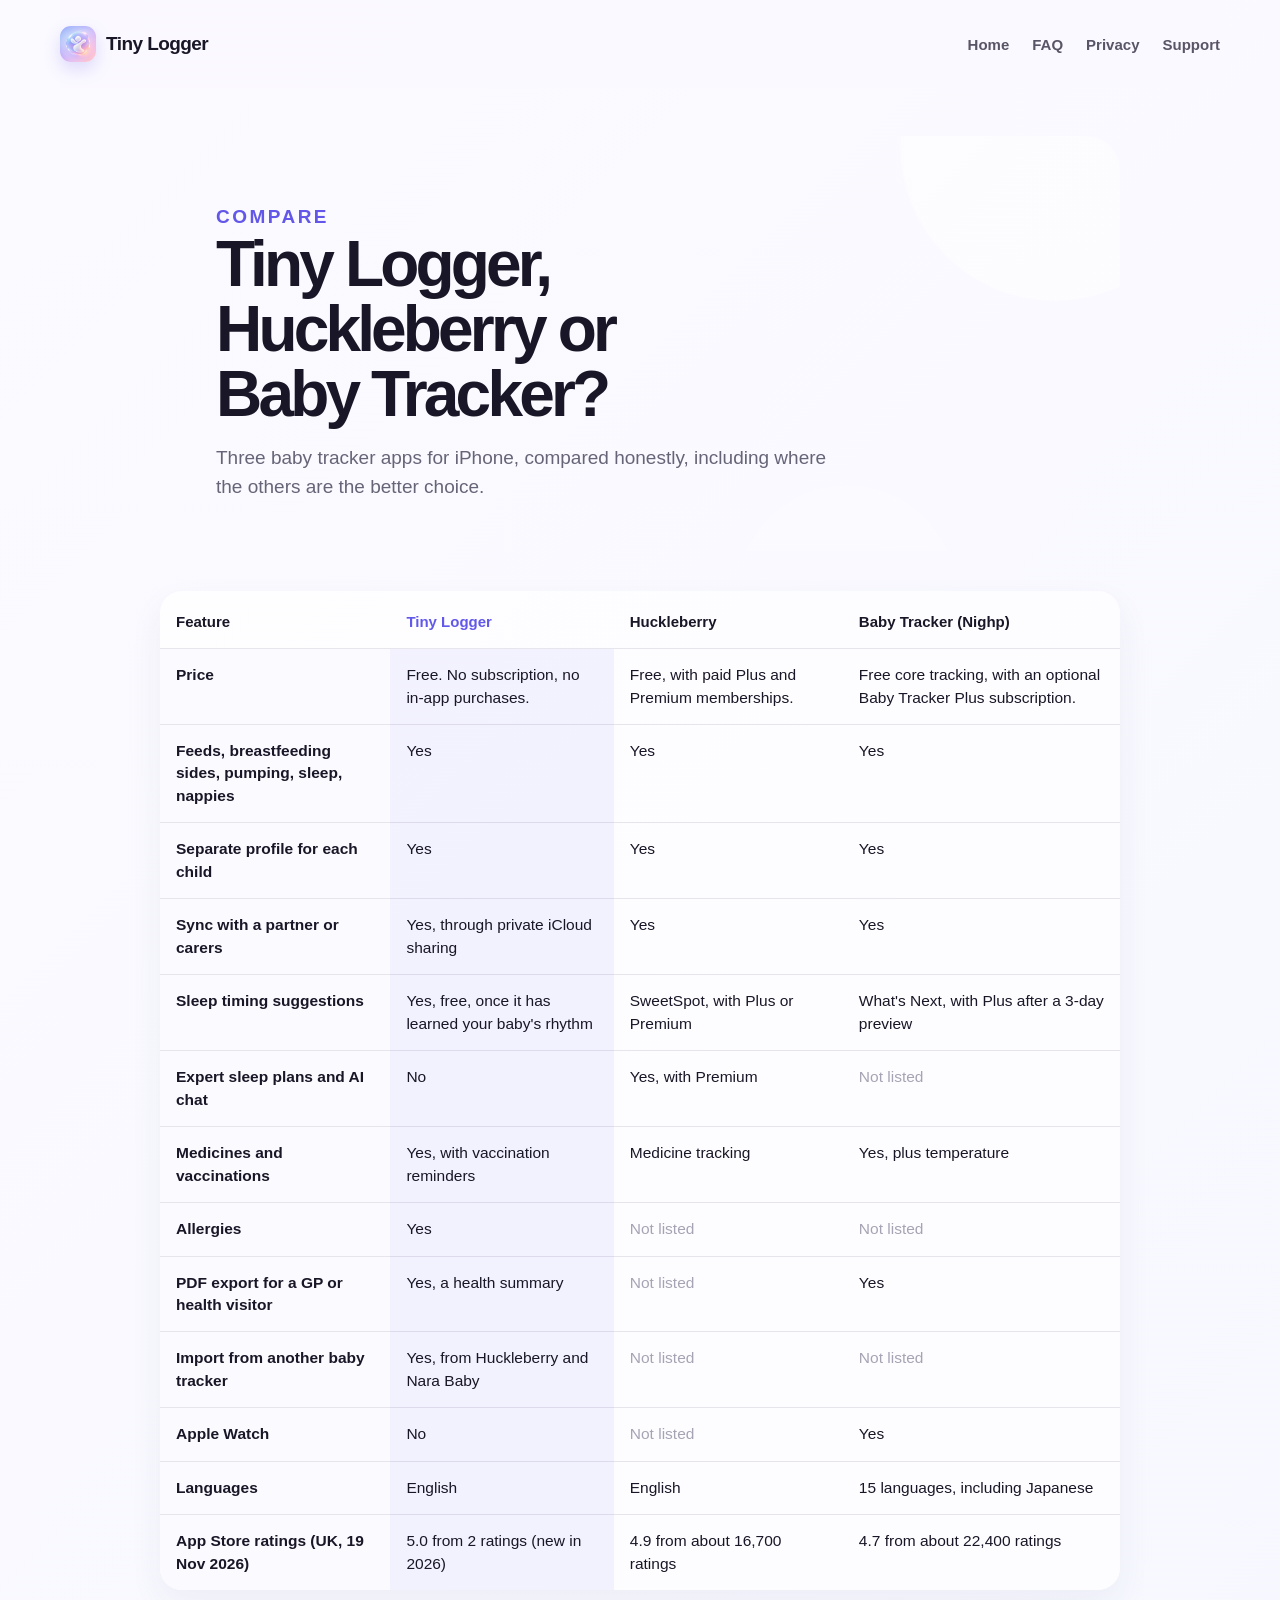
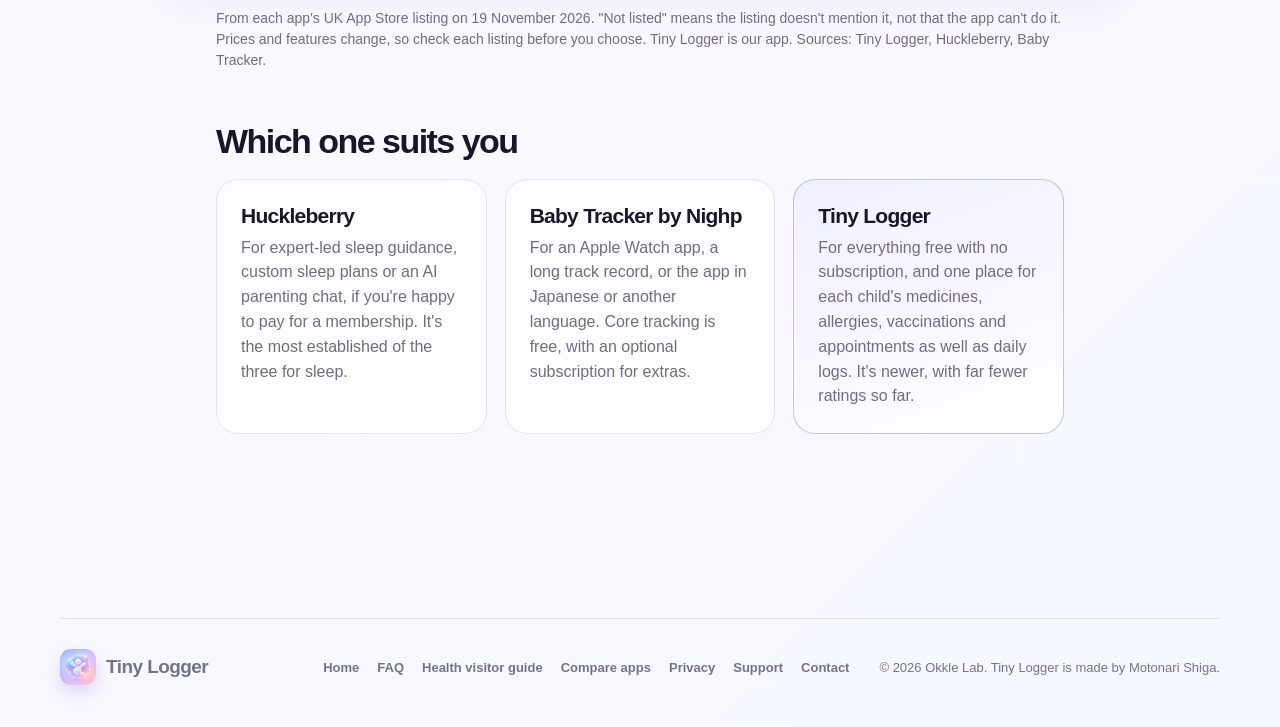
==== compare.html @ 9ffb6db6 "Current app screenshot, honest comparison page, clearer guide pages Replaces the old preview with th" ====
<!doctype html>
<html lang="en">
<head>
  <meta charset="utf-8">
  <meta name="viewport" content="width=device-width, initial-scale=1">
  <title>Tiny Logger vs Huckleberry vs Baby Tracker: Baby Tracker App Comparison</title>
  <meta name="description" content="An honest comparison of Tiny Logger, Huckleberry and Baby Tracker by Nighp for iPhone: price, subscriptions, sharing, sleep suggestions, health records, export and languages.">
  <link rel="canonical" href="https://okkle-lab.github.io/tiny-logger/compare.html">
  <meta property="og:type" content="website">
  <meta property="og:site_name" content="Tiny Logger">
  <meta property="og:title" content="Tiny Logger vs Huckleberry vs Baby Tracker: Baby Tracker App Comparison">
  <meta property="og:description" content="An honest comparison of Tiny Logger, Huckleberry and Baby Tracker by Nighp for iPhone: price, subscriptions, sharing, sleep suggestions, health records, export and languages.">
  <meta property="og:image" content="https://okkle-lab.github.io/tiny-logger/today-preview.png">
  <meta property="og:url" content="https://okkle-lab.github.io/tiny-logger/compare.html">
  <meta name="twitter:card" content="summary_large_image">
  <meta name="apple-itunes-app" content="app-id=6794941378">
  <link rel="icon" href="./tiny-logger-icon.png">
  <link rel="stylesheet" href="./style.css">
  <link rel="stylesheet" href="./overrides.css">
  <link rel="stylesheet" href="./pages.css">
  <script type="application/ld+json">
{
  "@context": "https://schema.org",
  "@type": "Article",
  "headline": "Tiny Logger vs Huckleberry vs Baby Tracker: which baby tracker suits you?",
  "description": "An honest comparison of three baby tracker apps for iPhone, based on their App Store listings on 19 November 2026.",
  "author": {
    "@type": "Person",
    "name": "Motonari Shiga"
  },
  "publisher": {
    "@type": "Organization",
    "name": "Okkle Lab"
  },
  "datePublished": "2026-11-19",
  "dateModified": "2026-11-19",
  "mainEntityOfPage": "https://okkle-lab.github.io/tiny-logger/compare.html",
  "inLanguage": "en-GB",
  "about": [
    {
      "@type": "MobileApplication",
      "name": "Tiny Logger",
      "url": "https://apps.apple.com/gb/app/tiny-logger/id6794941378"
    },
    {
      "@type": "MobileApplication",
      "name": "Huckleberry: Baby Tracker",
      "url": "https://apps.apple.com/gb/app/huckleberry-baby-tracker/id1169136078"
    },
    {
      "@type": "MobileApplication",
      "name": "Baby Tracker - Newborn Log",
      "url": "https://apps.apple.com/gb/app/baby-tracker-newborn-log/id779656557"
    }
  ]
}
  </script>
</head>
<body class="information-page guide-page">
  <header class="site-header"><div class="header-inner"><a class="brand" href="./index.html"><img class="brand-logo" src="./tiny-logger-icon.png" alt=""><span>Tiny Logger</span></a><nav><a href="./index.html">Home</a><a href="./faq.html">FAQ</a><a href="./privacy.html">Privacy</a><a href="./support.html">Support</a></nav></div></header>
  <main class="info-main">
    <section class="info-hero"><p class="home-eyebrow">Compare</p><h1>Tiny Logger, Huckleberry or Baby Tracker?</h1><p>Three baby tracker apps for iPhone, compared honestly, including where the others are the better choice.</p></section>
    <div class="compare-wrap">
      <table class="compare-table">
        <caption class="visually-hidden">Baby tracker apps compared, from each app's UK App Store listing on 19 November 2026</caption>
        <thead><tr><th scope="col">Feature</th><th scope="col" class="ours">Tiny Logger</th><th scope="col">Huckleberry</th><th scope="col">Baby Tracker (Nighp)</th></tr></thead>
        <tbody>
          <tr><th scope="row">Price</th><td class="ours">Free. No subscription, no in-app purchases.</td><td>Free, with paid Plus and Premium memberships.</td><td>Free core tracking, with an optional Baby Tracker Plus subscription.</td></tr>
          <tr><th scope="row">Feeds, breastfeeding sides, pumping, sleep, nappies</th><td class="ours">Yes</td><td>Yes</td><td>Yes</td></tr>
          <tr><th scope="row">Separate profile for each child</th><td class="ours">Yes</td><td>Yes</td><td>Yes</td></tr>
          <tr><th scope="row">Sync with a partner or carers</th><td class="ours">Yes, through private iCloud sharing</td><td>Yes</td><td>Yes</td></tr>
          <tr><th scope="row">Sleep timing suggestions</th><td class="ours">Yes, free, once it has learned your baby's rhythm</td><td>SweetSpot, with Plus or Premium</td><td>What's Next, with Plus after a 3-day preview</td></tr>
          <tr><th scope="row">Expert sleep plans and AI chat</th><td class="ours">No</td><td>Yes, with Premium</td><td><span class="unlisted">Not listed</span></td></tr>
          <tr><th scope="row">Medicines and vaccinations</th><td class="ours">Yes, with vaccination reminders</td><td>Medicine tracking</td><td>Yes, plus temperature</td></tr>
          <tr><th scope="row">Allergies</th><td class="ours">Yes</td><td><span class="unlisted">Not listed</span></td><td><span class="unlisted">Not listed</span></td></tr>
          <tr><th scope="row">PDF export for a GP or health visitor</th><td class="ours">Yes, a health summary</td><td><span class="unlisted">Not listed</span></td><td>Yes</td></tr>
          <tr><th scope="row">Import from another baby tracker</th><td class="ours">Yes, from Huckleberry and Nara Baby</td><td><span class="unlisted">Not listed</span></td><td><span class="unlisted">Not listed</span></td></tr>
          <tr><th scope="row">Apple Watch</th><td class="ours">No</td><td><span class="unlisted">Not listed</span></td><td>Yes</td></tr>
          <tr><th scope="row">Languages</th><td class="ours">English</td><td>English</td><td>15 languages, including Japanese</td></tr>
          <tr><th scope="row">App Store ratings (UK, 19 Nov 2026)</th><td class="ours">5.0 from 2 ratings (new in 2026)</td><td>4.9 from about 16,700 ratings</td><td>4.7 from about 22,400 ratings</td></tr>
        </tbody>
      </table>
    </div>
    <p class="compare-note">From each app's UK App Store listing on 19 November 2026. "Not listed" means the listing doesn't mention it, not that the app can't do it. Prices and features change, so check each listing before you choose. Tiny Logger is our app. Sources: <a href="https://apps.apple.com/gb/app/tiny-logger/id6794941378" target="_blank" rel="noopener">Tiny Logger</a>, <a href="https://apps.apple.com/gb/app/huckleberry-baby-tracker/id1169136078" target="_blank" rel="noopener">Huckleberry</a>, <a href="https://apps.apple.com/gb/app/baby-tracker-newborn-log/id779656557" target="_blank" rel="noopener">Baby Tracker</a>.</p>
    <div class="section-head"><h2 class="section-title">Which one suits you</h2></div>
    <div class="suits">
      <article><h3>Huckleberry</h3><p>For expert-led sleep guidance, custom sleep plans or an AI parenting chat, if you're happy to pay for a membership. It's the most established of the three for sleep.</p></article>
      <article><h3>Baby Tracker by Nighp</h3><p>For an Apple Watch app, a long track record, or the app in Japanese or another language. Core tracking is free, with an optional subscription for extras.</p></article>
      <article class="ours"><h3>Tiny Logger</h3><p>For everything free with no subscription, and one place for each child's medicines, allergies, vaccinations and appointments as well as daily logs. It's newer, with far fewer ratings so far.</p></article>
    </div>
  </main>
  <footer class="site-footer"><a class="brand" href="./index.html"><img class="brand-logo" src="./tiny-logger-icon.png" alt=""><span>Tiny Logger</span></a><div class="footer-links"><a href="./index.html">Home</a><a href="./faq.html">FAQ</a><a href="./health-visitor.html">Health visitor guide</a><a href="./compare.html">Compare apps</a><a href="./privacy.html">Privacy</a><a href="./support.html">Support</a><a href="mailto:admin@okklelab.com">Contact</a></div><p>© 2026 Okkle Lab. Tiny Logger is made by Motonari Shiga.</p></footer>
</body>
</html>
---- style.css ----
:root{--ink:#191727;--muted:#706d7e;--purple:#6258e9;--purple2:#9689ed;--lavender:#efedff;--line:rgba(49,43,83,.11);--surface:rgba(255,255,255,.78)}
*{box-sizing:border-box}html{scroll-behavior:smooth}body{margin:0;color:var(--ink);font-family:-apple-system,BlinkMacSystemFont,"SF Pro Display","Helvetica Neue",Arial,sans-serif;background:radial-gradient(circle at 10% 0,#eae6ff 0,transparent 31rem),radial-gradient(circle at 92% 16%,#ffdfe9 0,transparent 29rem),radial-gradient(circle at 66% 60%,#e5f5fb 0,transparent 31rem),#f8f8fc}a{color:inherit;text-decoration:none}.site-header,.home-main,.info-main,.site-footer{width:min(1160px,calc(100% - 40px));margin:0 auto}.site-header{min-height:88px;display:flex;align-items:center;justify-content:space-between;gap:24px}.header-inner{width:100%;display:flex;align-items:center;justify-content:space-between;gap:24px}.brand{display:inline-flex;align-items:center;gap:10px;font-size:19px;font-weight:760;letter-spacing:-.03em}.brand-logo,.brand-mark{width:36px;height:36px;border-radius:11px;object-fit:cover;box-shadow:0 7px 17px rgba(98,88,233,.2)}nav{display:flex;align-items:center;gap:23px;color:#595466;font-size:15px;font-weight:650}nav a:hover,.footer-links a:hover{color:var(--purple)}h1,h2,h3,p{margin-top:0}.eyebrow,.home-eyebrow{margin:0 0 15px;color:var(--purple);font-size:12px;font-weight:800;letter-spacing:.13em;text-transform:uppercase}h1{font-size:clamp(48px,6.7vw,79px);line-height:.99;letter-spacing:-.068em}h1 em{color:var(--purple);font-family:Georgia,"Times New Roman",serif;font-weight:500;letter-spacing:-.075em}h2{font-size:clamp(31px,4.2vw,51px);line-height:1.06;letter-spacing:-.055em}.notify-button{display:inline-flex;align-items:center;justify-content:center;min-height:53px;padding:0 21px;border-radius:17px;background:linear-gradient(135deg,#746af4,#574cde);color:#fff;font-weight:750;box-shadow:0 13px 27px rgba(91,78,220,.26)}
/* Home */
.home-hero{min-height:684px;display:grid;grid-template-columns:minmax(0,1fr) minmax(280px,430px);align-items:center;gap:clamp(40px,8vw,110px);padding:48px 30px 90px}.home-lead{max-width:540px;margin:0;color:var(--muted);font-size:clamp(18px,2vw,21px);line-height:1.52}.hero-actions{margin-top:29px}.hero-note{margin:15px 0 0;color:#8b8799;font-size:14px}.phone-stage{position:relative;display:grid;place-items:center}.phone-stage:before,.phone-stage:after{position:absolute;border-radius:50%;content:"";filter:blur(3px)}.phone-stage:before{width:380px;height:380px;background:radial-gradient(circle,#e2ddff 0,rgba(226,221,255,0) 70%)}.phone-stage:after{width:185px;height:185px;background:radial-gradient(circle,#ffd9e7 0,rgba(255,217,231,0) 70%);right:-14px;bottom:15px}.phone-frame{position:relative;z-index:1;overflow:hidden;width:100%;max-width:390px;border:10px solid #252331;border-radius:48px;background:#252331;box-shadow:0 38px 60px rgba(39,34,71,.28),0 0 0 1px rgba(255,255,255,.4) inset;transform:rotate(3.5deg)}.phone-frame img{display:block;width:100%;height:auto;border-radius:38px}.how-it-helps{display:grid;grid-template-columns:.75fr 1.25fr;gap:75px;padding:104px 30px;border-top:1px solid var(--line)}.help-list{border-top:1px solid var(--line)}.help-list article{display:grid;grid-template-columns:64px 1fr;gap:20px;padding:25px 0;border-bottom:1px solid var(--line)}.help-list span{color:var(--purple);font-size:22px;font-weight:850}.help-list h3{margin:0 0 7px;font-size:23px;letter-spacing:-.04em}.help-list p{margin:0;color:var(--muted);font-size:16px;line-height:1.48}.product-story{position:relative;padding:34px 30px 104px}.product-story:before{position:absolute;z-index:-1;width:300px;height:300px;border-radius:50%;background:radial-gradient(circle,#dff4ec,rgba(223,244,236,0) 68%);content:"";right:-80px;top:20px}.story-heading{max-width:700px;margin-bottom:42px}.product-grid{display:grid;grid-template-columns:1.05fr .95fr;gap:22px;align-items:stretch}.story-screen{padding:25px;display:grid;place-items:center;border-radius:31px;background:linear-gradient(145deg,#edeaff,#faf9ff);border:1px solid #e2dff4;box-shadow:0 20px 42px rgba(57,47,107,.09)}.story-screen .phone-frame{max-width:295px;transform:rotate(-2deg)}.story-copy{display:grid;gap:16px}.story-card,.essentials-card{padding:27px;border:1px solid var(--line);border-radius:27px;background:var(--surface);box-shadow:0 14px 34px rgba(57,47,107,.05)}.essentials-card{color:#fff;border:0;background:linear-gradient(135deg,#dd7547,#f2a36e);box-shadow:0 21px 42px rgba(190,100,55,.22)}.app-icon,.story-icon,.support-icon{display:grid;place-items:center;width:50px;height:50px;margin-bottom:18px;border-radius:17px;font-size:22px;font-weight:800}.app-icon{grid-template-columns:repeat(2,9px);grid-template-rows:repeat(2,9px);gap:4px;background:#fff;color:#d26d40}.app-icon i{display:block;width:9px;height:9px;border-radius:3px;background:currentColor}.essentials-card .app-icon{color:#df7547}.story-icon,.support-icon{width:47px;height:47px;border-radius:16px}.lavender{background:#e8e4ff;color:#6758e6}.peach{background:#fde6d8;color:#c46a34}.sage{background:#ddf1e8;color:#418d72}.blue{background:#dfe9ff;color:#3f66c9}.plum{background:#f6e4ef;color:#a6447e}.story-card h3,.essentials-card h3{margin:0 0 7px;font-size:22px;letter-spacing:-.04em}.story-card p{margin:0;color:var(--muted);line-height:1.5}.essentials-card p{margin:0;color:rgba(255,255,255,.88);line-height:1.5}.disclosure{display:inline-block;margin-top:15px;padding:7px 10px;border-radius:10px;background:rgba(255,255,255,.18);color:#fff;font-size:12px;font-weight:750}.boundaries{margin:0 30px 100px;padding:34px 38px;border:1px solid rgba(99,88,225,.17);border-radius:27px;background:linear-gradient(120deg,rgba(233,229,255,.9),rgba(255,249,250,.9));display:grid;grid-template-columns:1fr auto;gap:30px;align-items:center}.boundaries h2{font-size:29px;margin:0 0 9px}.boundaries p{max-width:740px;margin:0;color:#625e70;line-height:1.55}.boundaries a{color:var(--purple);font-weight:800;white-space:nowrap}.site-footer{display:grid;grid-template-columns:1fr auto auto;align-items:center;gap:30px;padding:30px 0 42px;border-top:1px solid var(--line);color:#777284;font-size:13px}.footer-links{display:flex;gap:18px;font-weight:650}.site-footer p{margin:0}
/* Privacy and Support */
.info-main{max-width:920px;padding:72px 0}.info-hero{max-width:760px;margin:0 auto 54px;text-align:center}.info-hero h1{margin:0}.info-hero>p{max-width:660px;margin:20px auto 0;color:var(--muted);font-size:20px;line-height:1.55}.support-hero .notify-button{margin-top:27px}.urgent-note{display:flex;gap:16px;margin:0 auto 24px;padding:23px 25px;border:1px solid #ffdfcd;border-radius:24px;background:#fff1e8}.urgent-note>span{display:grid;place-items:center;width:32px;height:32px;flex:0 0 32px;border-radius:50%;background:#d66a39;color:#fff;font-weight:850}.urgent-note h2{margin:0 0 4px;font-size:23px;color:#8d421f}.urgent-note p{margin:0;color:#895a42}.support-grid{display:grid;grid-template-columns:repeat(2,minmax(0,1fr));gap:16px;margin:0 0 70px}.support-grid article,.legal-card{padding:27px;border:1px solid #e3dfef;border-radius:25px;background:var(--surface);box-shadow:0 14px 34px rgba(57,47,107,.05)}.support-grid h2,.legal-card h2{margin:0 0 7px;font-size:23px;letter-spacing:-.04em}.support-grid p,.legal-card p,.legal-card li{margin:0;color:var(--muted);line-height:1.52}.support-troubleshooting>h2{margin-bottom:22px}.contact-panel{margin:70px 0 0;padding:32px;border-radius:28px;color:#fff;background:linear-gradient(120deg,#6655e9,#927ce7);box-shadow:0 20px 44px rgba(93,72,194,.22)}.contact-panel .home-eyebrow{color:#e5e0ff}.contact-panel h2{margin:0 0 8px;font-size:35px}.contact-panel p{max-width:640px;margin:0;color:#f0edff}.contact-panel a{display:inline-block;margin-top:16px;color:#fff;font-weight:750}.contact-panel p a{margin:0}.legal-stack{display:grid;gap:16px}.privacy-hero{text-align:left;max-width:780px}.privacy-hero>p{margin-left:0}.trust-grid{display:grid;grid-template-columns:repeat(2,minmax(0,1fr));gap:16px;margin:0 0 48px}.trust-grid article{padding:26px;border:1px solid #e3dfef;border-radius:25px;background:var(--surface)}.trust-grid h2{margin:0 0 6px;font-size:23px}.trust-grid p{margin:0;color:var(--muted);line-height:1.5}.updated-date{display:inline-block;margin-top:20px;color:#9793a3;font-size:14px}
@media(max-width:760px){.site-header,.home-main,.info-main,.site-footer{width:min(100% - 28px,1160px)}.site-header{min-height:74px}.site-header nav{gap:14px;font-size:13px}.site-header nav a:first-child{display:none}.home-hero{min-height:auto;grid-template-columns:1fr;padding:55px 5px 80px;text-align:center}.home-lead{margin-left:auto;margin-right:auto}.phone-stage{margin-top:20px}.phone-frame{width:min(77vw,340px);transform:rotate(2.5deg)}.how-it-helps{grid-template-columns:1fr;gap:32px;padding:70px 5px}.product-story{padding:0 5px 70px}.product-grid{grid-template-columns:1fr}.story-screen{padding:24px}.story-screen .phone-frame{width:min(70vw,285px)}.boundaries{display:block;margin:0 5px 66px;padding:28px 24px}.boundaries a{display:inline-block;margin-top:17px}.info-main{padding:50px 0}.info-hero{text-align:left}.info-hero>p{margin-left:0}.support-grid,.trust-grid{grid-template-columns:1fr}.site-footer{grid-template-columns:1fr;gap:20px}}
---- overrides.css ----
/* Friendly product-page refinements. Loaded after style.css. */
body{background:radial-gradient(circle at 10% 0,#eae6ff 0,transparent 31rem),radial-gradient(circle at 92% 16%,#ffdfe9 0,transparent 29rem),radial-gradient(circle at 66% 60%,#e5f5fb 0,transparent 31rem),#f8f8fc}
.phone-stage:after{position:absolute;width:185px;height:185px;right:-14px;bottom:15px;border-radius:50%;background:radial-gradient(circle,#ffd9e7 0,rgba(255,217,231,0) 70%);content:"";filter:blur(3px)}
.app-places{padding:96px 30px 42px}.section-intro{max-width:720px;margin-bottom:38px}.section-intro>p:not(.eyebrow){max-width:630px;margin:18px 0 0;color:var(--muted);font-size:18px;line-height:1.55}.place-grid{display:grid;grid-template-columns:repeat(5,1fr);gap:14px}.place-card{min-height:255px;padding:23px;border:1px solid var(--line);border-radius:28px;background:rgba(255,255,255,.73);box-shadow:0 12px 28px rgba(57,47,107,.05)}.place-card h3{margin:0 0 8px;font-size:20px;letter-spacing:-.04em}.place-card p{margin:0;color:var(--muted);font-size:15px;line-height:1.48}.tab-icon{display:grid;place-items:center;width:52px;height:52px;margin-bottom:44px;border-radius:18px;font-size:28px;font-weight:800}.today-place{background:linear-gradient(145deg,#f1edff,#fbfaff)}.sun-icon{color:#6558e6;background:#e5e0ff}.essentials-place{background:linear-gradient(145deg,#fff3e8,#fffaf6)}.grid-icon{grid-template-columns:repeat(2,10px);grid-template-rows:repeat(2,10px);gap:4px;background:#ffe1ca;color:#d37341}.grid-icon i{width:10px;height:10px;border-radius:3px;background:currentColor}.log-place{background:linear-gradient(145deg,#e9f4ff,#f8fbff)}.plus-icon{color:#3583d2;background:#d8ebff}.journal-place{background:linear-gradient(145deg,#fceaf6,#fffaff)}.journal-icon{color:#a84e8e;background:#f5d9ea}.health-place{background:linear-gradient(145deg,#e7f7ef,#fafffc)}.health-icon{color:#438f74;background:#d9f0e4}
.essentials-feature{display:grid;grid-template-columns:1.05fr .95fr;gap:32px;align-items:center;margin:46px 30px 86px;padding:46px;border:1px solid rgba(223,117,71,.2);border-radius:34px;background:linear-gradient(135deg,#fff8f2,rgba(255,236,220,.83));box-shadow:0 20px 46px rgba(173,100,61,.1)}.essentials-copy h2{margin-bottom:18px}.essentials-copy>p:not(.eyebrow){max-width:555px;margin:0;color:#6d625e;font-size:18px;line-height:1.55}.essentials-points{display:grid;gap:10px;margin-top:25px;color:#a3532e;font-size:15px;font-weight:730}.restock-card{padding:30px;border-radius:28px;color:#fff;background:linear-gradient(135deg,#dd7547,#f1a36e);box-shadow:0 20px 38px rgba(190,100,55,.23)}.app-icon{display:grid;place-items:center;grid-template-columns:repeat(2,9px);grid-template-rows:repeat(2,9px);gap:4px;width:50px;height:50px;margin-bottom:18px;border-radius:17px;background:#fff;color:#df7547}.app-icon i{width:9px;height:9px;border-radius:3px;background:currentColor}.restock-label{margin:0 0 12px;color:rgba(255,255,255,.84);font-weight:750}.stock-ring{width:116px;height:116px;display:grid;place-content:center;margin:5px 0 20px;border:12px solid rgba(255,255,255,.23);border-top-color:#fff;border-radius:50%;text-align:center}.stock-ring strong{font-size:27px;letter-spacing:-.06em}.stock-ring span{font-size:13px}.restock-card h3{margin:0 0 6px;font-size:24px;letter-spacing:-.04em}.restock-card>p:last-child{margin:0;color:rgba(255,255,255,.86);line-height:1.5}.family-panels{display:grid;grid-template-columns:repeat(2,1fr);gap:16px;margin:0 30px 84px}.family-panels article{padding:30px;border:1px solid var(--line);border-radius:28px;background:rgba(255,255,255,.78)}.family-panels h3{margin:0 0 8px;font-size:24px;letter-spacing:-.04em}.family-panels p{margin:0;color:var(--muted);line-height:1.55}
@media(max-width:760px){.app-places{padding:70px 5px 28px}.place-grid{grid-template-columns:repeat(2,1fr)}.place-card{min-height:220px;padding:20px}.place-card:last-child{grid-column:span 2}.tab-icon{margin-bottom:28px}.essentials-feature{grid-template-columns:1fr;margin:34px 5px 62px;padding:28px}.restock-card{padding:27px}.family-panels{grid-template-columns:1fr;margin:0 5px 62px}}

/* The public site uses an editorial product flow rather than a grid of cards. */
.refreshed-home .site-header nav a[aria-current="page"],.information-page .site-header nav a[aria-current="page"]{color:var(--purple)}.sweep-hero{position:relative;min-height:700px;display:grid;grid-template-columns:1.02fr .98fr;align-items:center;gap:40px;margin:0 -40px;padding:100px max(40px,calc((100vw - 1120px)/2)) 30px;overflow:hidden;border-radius:0 0 50% 50% / 0 0 11% 11%;background:radial-gradient(circle at 8% 18%,rgba(241,248,199,.92),transparent 28%),radial-gradient(circle at 79% 60%,rgba(107,214,229,.74),transparent 42%),linear-gradient(135deg,#f1eaff,#c9f1f2)}.sweep-hero:before,.sweep-hero:after{position:absolute;border-radius:50%;content:"";pointer-events:none}.sweep-hero:before{width:620px;height:620px;right:-250px;top:-250px;background:rgba(255,255,255,.31)}.sweep-hero:after{width:280px;height:280px;left:42%;bottom:-160px;background:rgba(255,223,235,.58)}.sweep-copy,.sweep-phone{position:relative;z-index:1}.sweep-copy{max-width:570px}.sweep-copy h1{margin:0 0 24px}.sweep-copy>p:not(.eyebrow){margin:0 0 29px;color:#5f6176;font-size:20px;line-height:1.55}.sweep-phone{display:grid;place-items:center}.sweep-phone .phone-frame{width:340px;max-width:100%;transform:rotate(3deg)}.intro-line{max-width:780px;padding:112px 0 82px}.intro-line h2{margin:0 0 20px}.intro-line>p:not(.eyebrow){max-width:660px;margin:0;color:var(--muted);font-size:19px;line-height:1.55}.feature-flow{margin:0 0 100px;border-top:1px solid var(--line)}.feature-flow article{display:grid;grid-template-columns:160px 1fr;gap:36px;padding:48px 0;border-bottom:1px solid var(--line)}.feature-flow>article>span{color:var(--purple);font-size:clamp(48px,6vw,72px);font-weight:800;letter-spacing:-.08em;line-height:.88}.feature-flow .eyebrow{margin-bottom:10px}.feature-flow h3{margin:0 0 13px;font-size:clamp(27px,3.4vw,42px);line-height:1.08;letter-spacing:-.05em}.feature-flow p:not(.eyebrow){max-width:680px;margin:0;color:var(--muted);font-size:18px;line-height:1.55}.simple-promise{display:grid;grid-template-columns:1fr auto;gap:30px;align-items:end;margin:0 0 100px;padding:48px 0;border-top:1px solid var(--line)}.simple-promise h2{max-width:660px;margin:0 0 14px}.simple-promise p:not(.eyebrow){max-width:670px;margin:0;color:var(--muted);line-height:1.55}.simple-promise a{color:var(--purple);font-weight:800;white-space:nowrap}
/* Information pages are deliberately flatter than the home page. */
.information-page .site-header nav a:first-child{display:inline}.information-page .trust-grid{display:block;margin:0}.information-page .trust-grid article{padding:0 0 26px;margin:0 0 26px;border:0;border-bottom:1px solid var(--line);border-radius:0;background:transparent}.information-page .trust-grid article:last-child{border-bottom:0}.information-page .trust-grid .support-icon{display:none}.information-page .legal-stack{gap:0}.information-page .legal-card{padding:35px 0;margin:0;border:0;border-bottom:1px solid var(--line);border-radius:0;background:transparent;box-shadow:none}.information-page .contact-panel{margin-top:48px;padding:0;border-radius:0;background:transparent;box-shadow:none;color:var(--ink)}.information-page .contact-panel .home-eyebrow{color:var(--purple)}.information-page .contact-panel h2{color:var(--ink)}.information-page .contact-panel p,.information-page .contact-panel a{color:var(--muted)}.information-page .support-grid{display:block;margin-bottom:52px}.information-page .support-grid article{display:grid;grid-template-columns:58px 1fr;column-gap:18px;padding:26px 0;border:0;border-bottom:1px solid var(--line);border-radius:0;background:transparent;box-shadow:none}.information-page .support-grid .support-icon{grid-row:span 2;margin:0}.information-page .support-grid h2{margin:0}.information-page .support-grid p{grid-column:2;margin-top:3px}.information-page .urgent-note{border-radius:0;border-right:0;border-left:0;background:transparent}.information-page .site-footer{margin-top:56px}
@media(max-width:760px){.site-header nav a:first-child{display:inline}.sweep-hero{min-height:auto;grid-template-columns:1fr;margin:0 -14px;padding:70px 24px 75px;border-radius:0 0 16% 16% / 0 0 5% 5%;text-align:center}.sweep-copy{margin:0 auto}.sweep-copy>p:not(.eyebrow){font-size:18px}.sweep-phone{margin-top:28px}.sweep-phone .phone-frame{width:275px}.intro-line{padding:75px 5px 50px}.feature-flow{margin-bottom:67px}.feature-flow article{grid-template-columns:74px 1fr;gap:18px;padding:34px 0}.feature-flow>article>span{font-size:43px}.feature-flow h3{font-size:28px}.feature-flow p:not(.eyebrow){font-size:16px}.simple-promise{display:block;margin-bottom:65px;padding:36px 5px}.simple-promise a{display:inline-block;margin-top:18px}.information-page .site-header nav{gap:12px}.information-page .legal-card{padding:28px 0}.information-page .support-grid article{grid-template-columns:48px 1fr}.information-page .support-grid .support-icon{width:42px;height:42px}.information-page .info-hero{margin-bottom:38px}}

/* Final spacing and information-page corrections. These override the earlier
   prototype rules, keeping the public pages editorial and deliberately flat. */
.feature-flow{margin-bottom:0}
.feature-flow article{grid-template-columns:190px minmax(0,1fr)}
.feature-flow>article>span{font-size:clamp(64px,8vw,96px);line-height:.86}
.simple-promise{margin:0 0 80px;padding:48px 0 0;border-top:0}

.information-page .support-grid article{display:block;padding:24px 0;border-radius:0;border:0;border-bottom:1px solid var(--line);background:transparent;box-shadow:none}
.information-page .support-grid h2{margin:0 0 7px}
.information-page .support-grid p{grid-column:auto;margin:0;max-width:660px}
.information-page .urgent-note{margin:0 0 34px;padding:22px 0;border-radius:0;border-left:0;border-right:0;background:transparent;box-shadow:none}

.privacy-hero h1{max-width:740px;font-size:clamp(42px,5.25vw,66px)}
.information-page .legal-stack{max-width:760px}
.information-page .legal-card{padding:0 0 23px;margin:0 0 23px;border-radius:0;border:0;background:transparent;box-shadow:none}
.information-page .legal-card h2{margin:0 0 7px;font-size:24px;line-height:1.15;letter-spacing:-.045em}
.information-page .legal-card p{margin:0;max-width:720px;font-size:17px;line-height:1.5}

@media(max-width:760px){.feature-flow article{grid-template-columns:76px minmax(0,1fr);gap:18px}.feature-flow>article>span{font-size:60px}.simple-promise{padding-top:36px;margin-bottom:56px}.information-page .legal-card{padding-bottom:22px;margin-bottom:22px}.information-page .legal-card p{font-size:17px}}

/* One quiet colour system: ink, paper and the app's lilac. The screenshot is
   the colour-rich object, so the page background does not compete with it. */
body{background:#fbfaff}
.site-header{background:rgba(251,250,255,.9)}
.sweep-hero{
  background:radial-gradient(circle at 85% 82%,rgba(196,189,255,.5),transparent 36%),linear-gradient(145deg,#f7f4ff 0%,#efedff 100%);
}
.sweep-hero:before{background:rgba(255,255,255,.48)}
.sweep-hero:after{background:rgba(130,111,245,.12)}
.sweep-copy>p:not(.eyebrow),.intro-line>p:not(.eyebrow),.feature-flow p:not(.eyebrow),.simple-promise p:not(.eyebrow){color:#676579}
.feature-flow>article>span,.site-header nav a[aria-current="page"]{color:#6257e8}
.notify-button{background:#6257e8;box-shadow:0 16px 28px rgba(98,87,232,.25)}
.notify-button:hover{background:#5147d5}
.information-page{background:linear-gradient(135deg,#fbfaff 0%,#f6f8ff 100%)}

/* Privacy and support use the same friendly colour language as home, but in a
   compact header band—not an oversized marketing hero. */
.information-page .info-main{max-width:960px;padding:48px 0 88px}
.information-page .info-hero{
  position:relative;
  max-width:none;
  min-height:290px;
  margin:0 0 48px;
  padding:50px 56px;
  overflow:hidden;
  border-radius:34px;
  text-align:left;
}
.information-page .info-hero:before,.information-page .info-hero:after{position:absolute;border-radius:50%;content:"";pointer-events:none}
.information-page .info-hero:before{width:310px;height:310px;right:-90px;top:-145px;background:rgba(255,255,255,.42)}
.information-page .info-hero:after{width:220px;height:220px;right:17%;bottom:-155px;background:rgba(255,255,255,.32)}
.information-page .privacy-hero{background:linear-gradient(135deg,#e9e4ff 0%,#f7eafe 52%,#fdf8ff 100%)}
.information-page .support-hero{background:linear-gradient(135deg,#e4f7f0 0%,#e2f1ff 55%,#f4eeff 100%)}
.information-page .info-hero>*{position:relative;z-index:1}
.information-page .info-hero h1{max-width:660px;margin:0;font-size:clamp(40px,4.8vw,58px);line-height:1.02;letter-spacing:-.06em}
.information-page .info-hero>p{max-width:620px;margin:17px 0 0;color:#666477;font-size:19px;line-height:1.5}
.information-page .info-hero .updated-date{margin-top:18px;color:#807b95;font-size:14px}
.information-page .info-hero .home-eyebrow{color:#6257e8}
.information-page .support-hero .notify-button{margin-top:22px}

@media(max-width:760px){
  .information-page .info-main{padding:28px 0 64px}
  .information-page .info-hero{min-height:0;margin-bottom:36px;padding:37px 27px;border-radius:28px}
  .information-page .info-hero h1{font-size:39px}
  .information-page .info-hero>p{font-size:17px}
}
=== Fix 1: cramped mobile nav ===
File: overrides.css
Action: ADD this new block at the very end of the file (don't remove anything else)

@media (max-width: 400px) {
  .site-header nav {
    gap: 10px;
    font-size: 12px;
  }
  .brand span {
    font-size: 16px;
  }
}

=== Fix 2: outdated logo icon ===
The image at tiny-logger-icon.png (used in the site's <header> and referenced
by CSS as .brand-logo) shows a glass-bubble "person" mark — not the parcel
icon your app currently uses.

To fix: export your current app icon (the same PNG already sitting at
ios/Okkle/Images.xcassets/AppIcon.appiconset/App-Icon-1024x1024@1x.png in the
app repo) and replace tiny-logger-icon.png in the website repo with it —
same filename, so no HTML/CSS changes needed, just swap the file content.

No other files reference the old icon — it's only pulled in via:
  <img class="brand-logo" src="./tiny-logger-icon.png" alt="">
in the shared <header> markup used by index.html, privacy.html and support.html.
@media (max-width: 400px) {
  .site-header nav {
    gap: 10px;
    font-size: 12px;
  }
  .brand span {
    font-size: 16px;
  }
}
---- pages.css ----
/* New guide pages (FAQ, health visitor, compare). Loaded after overrides.css. */
.guide-page .info-hero{margin-bottom:40px}
.guide-page .info-hero h1{max-width:15ch;font-size:clamp(40px,5.4vw,64px)}
.guide-page .info-hero .notify-button{margin-top:26px}
.guide-page h2.section-title{margin:0 0 18px;font-size:clamp(26px,3vw,34px);line-height:1.1;letter-spacing:-.045em}
.guide-page a:focus-visible,.guide-page summary:focus-visible{outline:3px solid var(--purple);outline-offset:3px;border-radius:8px}

/* FAQ: a short index beside expandable answers. */
.faq-layout{display:grid;grid-template-columns:220px minmax(0,1fr);gap:56px;align-items:start;max-width:1000px;margin:0 auto}
.faq-index{position:sticky;top:24px;margin:0;padding:0;list-style:none;font-size:15px;line-height:1.35}
.faq-index li{margin:0 0 11px}
.faq-index a{color:var(--muted)}
.faq-index a:hover{color:var(--purple)}
.faq-list{border-top:1px solid var(--line)}
.faq-item{border-bottom:1px solid var(--line)}
.faq-item summary{display:flex;align-items:center;justify-content:space-between;gap:20px;padding:22px 0;cursor:pointer;list-style:none}
.faq-item summary::-webkit-details-marker{display:none}
.faq-item summary h2{margin:0;font-size:clamp(20px,2.2vw,24px);line-height:1.2;letter-spacing:-.035em}
.faq-item summary::after{content:"";flex:0 0 auto;width:12px;height:12px;border-right:2px solid var(--purple);border-bottom:2px solid var(--purple);transform:translateY(-3px) rotate(45deg);transition:transform .2s ease}
.faq-item[open] summary::after{transform:translateY(3px) rotate(-135deg)}
.faq-item p{max-width:62ch;margin:0 0 24px;color:var(--muted);font-size:17px;line-height:1.6}
.faq-item:target summary h2{color:var(--purple)}

/* Health visitor guide: a real checklist beside the app. */
.guide-layout{display:grid;grid-template-columns:minmax(0,1fr) 300px;gap:64px;align-items:start;max-width:1000px;margin:0 auto 56px}
.checklist{margin:0;padding:0;list-style:none}
.checklist li{position:relative;padding:0 0 22px 44px}
.checklist li::before{content:"";position:absolute;left:0;top:2px;width:26px;height:26px;border-radius:8px;background:var(--lavender);box-shadow:inset 0 0 0 1.5px rgba(98,88,233,.35)}
.checklist li::after{content:"";position:absolute;left:9px;top:7px;width:7px;height:12px;border-right:2.5px solid var(--purple);border-bottom:2.5px solid var(--purple);transform:rotate(45deg)}
.checklist strong{display:block;margin-bottom:3px;font-size:19px;letter-spacing:-.025em}
.checklist span{display:block;max-width:58ch;color:var(--muted);font-size:16.5px;line-height:1.55}
.guide-phone{position:sticky;top:24px;margin:0}
.guide-phone img{display:block;width:100%;height:auto;border-radius:34px;border:8px solid #fff;box-shadow:0 24px 60px rgba(57,47,107,.16)}
.guide-phone figcaption{margin-top:12px;color:var(--muted);font-size:14px;line-height:1.45}
.steps{max-width:1000px;margin:0 auto 48px;padding:0;list-style:none;display:grid;grid-template-columns:repeat(3,1fr);gap:28px;counter-reset:step}
.steps li{counter-increment:step;padding-top:18px;border-top:2px solid var(--purple)}
.steps li::before{content:counter(step);display:block;margin-bottom:10px;color:var(--purple);font-size:15px;font-weight:800}
.steps strong{display:block;margin-bottom:6px;font-size:19px;letter-spacing:-.025em}
.steps span{color:var(--muted);font-size:16px;line-height:1.55}
.steps-wrap{max-width:1000px;margin:0 auto}

/* Compare. */
.compare-wrap{max-width:1000px;margin:0 auto 18px;overflow-x:auto;-webkit-overflow-scrolling:touch;border-radius:22px;background:var(--surface);box-shadow:0 14px 34px rgba(57,47,107,.06)}
.compare-table{width:100%;min-width:680px;border-collapse:collapse;font-size:15.5px;line-height:1.45}
.compare-table th,.compare-table td{padding:15px 16px;text-align:left;vertical-align:top;border-bottom:1px solid var(--line)}
.compare-table tbody tr:last-child th,.compare-table tbody tr:last-child td{border-bottom:0}
.compare-table thead th{padding-top:20px;font-size:15px;font-weight:750}
.compare-table thead th.ours{color:var(--purple)}
.compare-table tbody th{width:24%;font-weight:650;color:var(--ink)}
.compare-table td{color:var(--ink)}
.compare-table td.ours{background:rgba(98,88,233,.07)}
.compare-table .unlisted{color:#a6a3b4}
.compare-table th[scope=row]{position:sticky;left:0;background:#fbfaff;z-index:1}
.compare-note{max-width:1000px;margin:0 auto 52px;color:var(--muted);font-size:14px;line-height:1.5}
.suits{display:grid;grid-template-columns:repeat(3,1fr);gap:18px;max-width:1000px;margin:0 auto 40px}
.suits article{padding:24px;border-radius:22px;background:var(--surface);border:1px solid #e7e3f3}
.suits article.ours{background:linear-gradient(160deg,#f1efff,#fff);border-color:rgba(98,88,233,.35)}
.suits h3{margin:0 0 8px;font-size:21px;letter-spacing:-.035em}
.suits p{margin:0;color:var(--muted);font-size:16px;line-height:1.55}
.section-head{max-width:1000px;margin:0 auto}

@media (max-width:860px){
  .faq-layout,.guide-layout{grid-template-columns:1fr;gap:28px}
  .faq-index{display:none}
  .guide-phone{position:static;max-width:260px}
  .steps,.suits{grid-template-columns:1fr}
}
@media (prefers-reduced-motion:reduce){.faq-item summary::after{transition:none}}
.visually-hidden{position:absolute;width:1px;height:1px;padding:0;margin:-1px;overflow:hidden;clip:rect(0 0 0 0);white-space:nowrap;border:0}

/* Line text up with the heading card's inner edge. */
.guide-page{--inset:56px}
.guide-page .faq-layout,.guide-page .guide-layout,.guide-page .steps-wrap,.guide-page .section-head,.guide-page .compare-note,.guide-page .suits,.guide-page .contact-panel,.guide-page .urgent-note{max-width:none;margin-left:0;margin-right:0;padding-left:var(--inset);padding-right:var(--inset)}
.guide-page .compare-wrap{max-width:none;margin-left:0;margin-right:0}
.guide-page .guide-layout{grid-template-columns:minmax(0,640px) 280px;justify-content:space-between}
.guide-page .faq-layout{grid-template-columns:220px minmax(0,680px)}
.guide-page .steps{max-width:none}
@media (max-width:860px){.guide-page .guide-layout,.guide-page .faq-layout{grid-template-columns:1fr}}
@media (max-width:760px){.guide-page{--inset:27px}}
@media (max-width:400px){.guide-page{--inset:6px}}
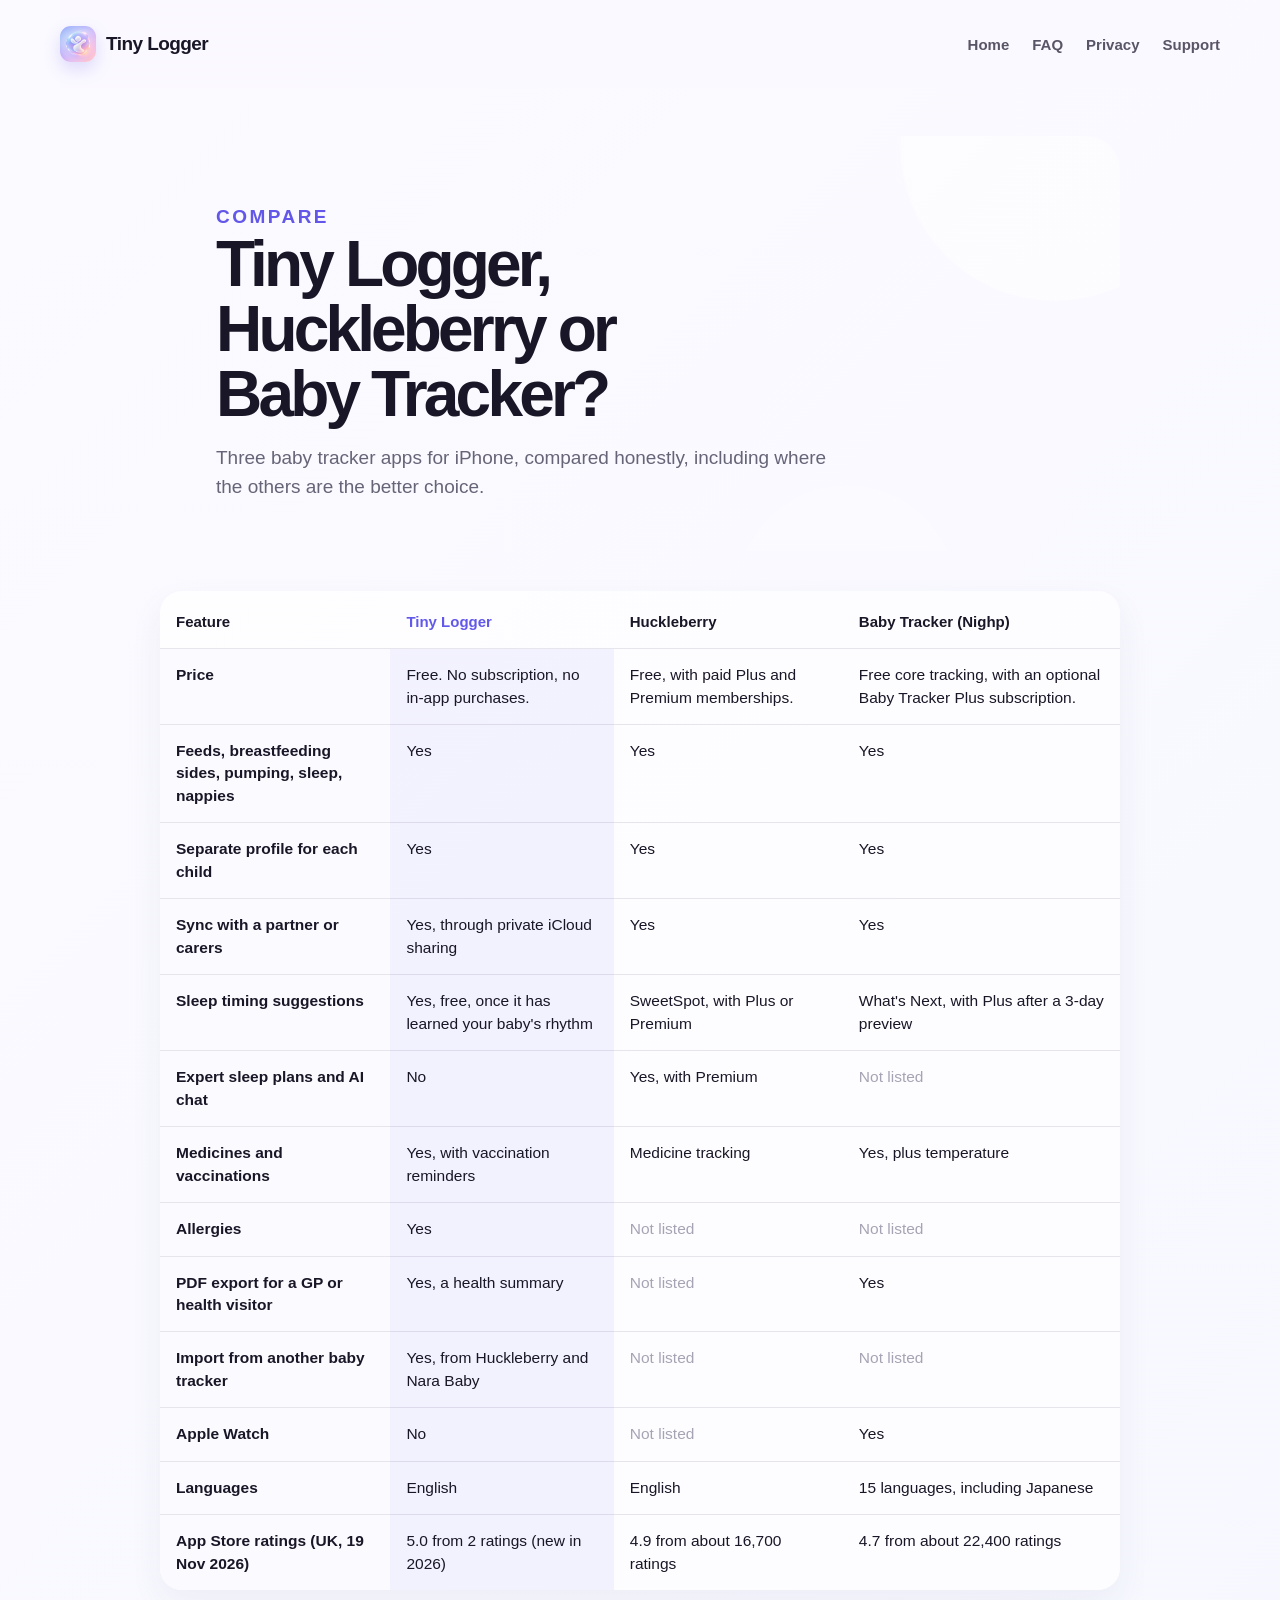
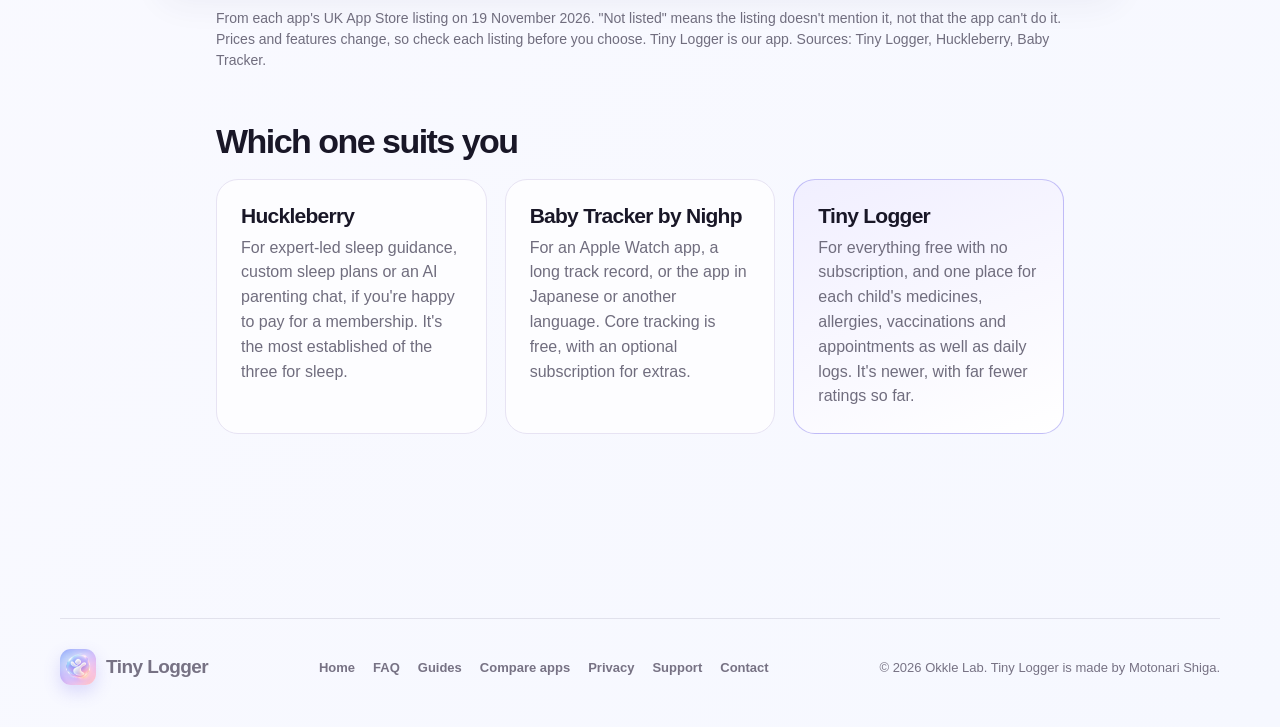
==== commit 08258295: "Add parent guides, say who makes the app, and ping IndexNow on updates Three new guides from NHS gui" ====
--- a/compare.html
+++ b/compare.html
@@ -89,6 +89,6 @@
       <article class="ours"><h3>Tiny Logger</h3><p>For everything free with no subscription, and one place for each child's medicines, allergies, vaccinations and appointments as well as daily logs. It's newer, with far fewer ratings so far.</p></article>
     </div>
   </main>
-  <footer class="site-footer"><a class="brand" href="./index.html"><img class="brand-logo" src="./tiny-logger-icon.png" alt=""><span>Tiny Logger</span></a><div class="footer-links"><a href="./index.html">Home</a><a href="./faq.html">FAQ</a><a href="./health-visitor.html">Health visitor guide</a><a href="./compare.html">Compare apps</a><a href="./privacy.html">Privacy</a><a href="./support.html">Support</a><a href="mailto:admin@okklelab.com">Contact</a></div><p>© 2026 Okkle Lab. Tiny Logger is made by Motonari Shiga.</p></footer>
+  <footer class="site-footer"><a class="brand" href="./index.html"><img class="brand-logo" src="./tiny-logger-icon.png" alt=""><span>Tiny Logger</span></a><div class="footer-links"><a href="./index.html">Home</a><a href="./faq.html">FAQ</a><a href="./guides.html">Guides</a><a href="./compare.html">Compare apps</a><a href="./privacy.html">Privacy</a><a href="./support.html">Support</a><a href="mailto:admin@okklelab.com">Contact</a></div><p>© 2026 Okkle Lab. Tiny Logger is made by Motonari Shiga.</p></footer>
 </body>
 </html>
--- a/overrides.css
+++ b/overrides.css
@@ -77,10 +77,6 @@
   .information-page .info-hero h1{font-size:39px}
   .information-page .info-hero>p{font-size:17px}
 }
-=== Fix 1: cramped mobile nav ===
-File: overrides.css
-Action: ADD this new block at the very end of the file (don't remove anything else)
-
 @media (max-width: 400px) {
   .site-header nav {
     gap: 10px;
@@ -91,25 +87,10 @@
   }
 }
 
-=== Fix 2: outdated logo icon ===
-The image at tiny-logger-icon.png (used in the site's <header> and referenced
-by CSS as .brand-logo) shows a glass-bubble "person" mark — not the parcel
-icon your app currently uses.
-
-To fix: export your current app icon (the same PNG already sitting at
-ios/Okkle/Images.xcassets/AppIcon.appiconset/App-Icon-1024x1024@1x.png in the
-app repo) and replace tiny-logger-icon.png in the website repo with it —
-same filename, so no HTML/CSS changes needed, just swap the file content.
-
-No other files reference the old icon — it's only pulled in via:
-  <img class="brand-logo" src="./tiny-logger-icon.png" alt="">
-in the shared <header> markup used by index.html, privacy.html and support.html.
-@media (max-width: 400px) {
-  .site-header nav {
-    gap: 10px;
-    font-size: 12px;
-  }
-  .brand span {
-    font-size: 16px;
-  }
-}
+/* The hero bleeds past the content column by design; keep the page itself
+   from scrolling sideways. Footer links wrap once there are more of them. */
+html,body{overflow-x:clip}
+.footer-links{flex-wrap:wrap;row-gap:10px}
+.site-footer{grid-template-columns:auto 1fr auto}
+.site-footer .footer-links{justify-content:center}
+@media (max-width:1000px){.site-footer{grid-template-columns:1fr;gap:18px}.site-footer .footer-links{justify-content:flex-start}}
--- a/pages.css
+++ b/pages.css
@@ -78,3 +78,11 @@
 @media (max-width:860px){.guide-page .guide-layout,.guide-page .faq-layout{grid-template-columns:1fr}}
 @media (max-width:760px){.guide-page{--inset:27px}}
 @media (max-width:400px){.guide-page{--inset:6px}}
+
+/* Guides hub: one card per guide. */
+.guide-list{grid-template-columns:repeat(2,1fr)}
+.guide-list a{display:block;padding:22px;border-radius:22px;background:var(--surface);box-shadow:inset 0 0 0 1px #e7e3f3}
+.guide-list a:hover{box-shadow:inset 0 0 0 1.5px rgba(98,88,233,.45)}
+.guide-list strong{display:block;margin-bottom:6px;font-size:19px;letter-spacing:-.025em}
+.guide-list span{color:var(--muted);font-size:15.5px;line-height:1.5}
+@media (max-width:760px){.guide-list{grid-template-columns:1fr}}
